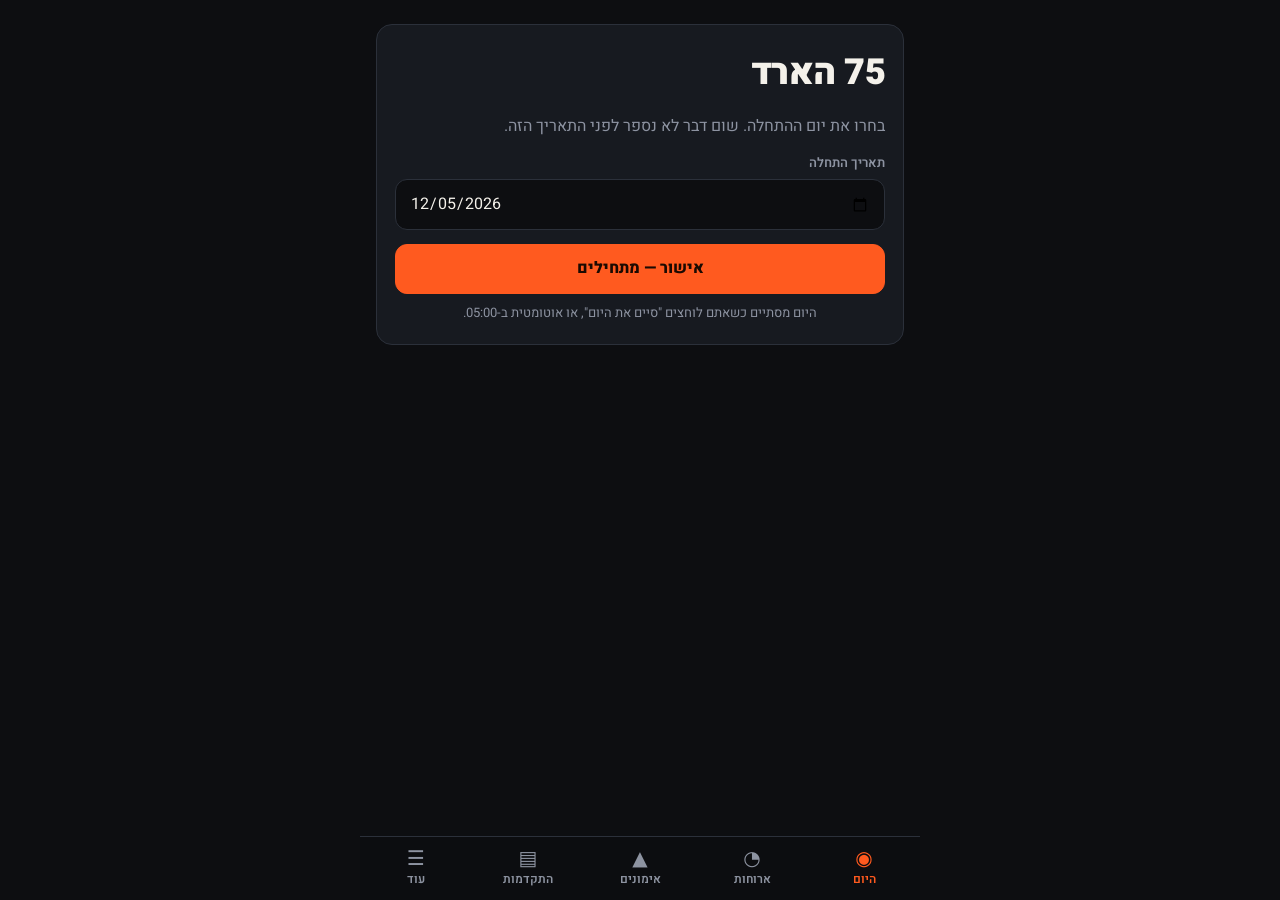
==== index.html @ 005328f0 "75 Hard: Hebrew RTL checklist + guide PWA Day lifecycle with user-chosen start, End-my-day and 05:00" ====
<!doctype html>
<html lang="he" dir="rtl">
<head>
<meta charset="utf-8">
<meta name="viewport" content="width=device-width, initial-scale=1, viewport-fit=cover">
<meta name="theme-color" content="#0d0e11">
<meta name="apple-mobile-web-app-capable" content="yes">
<meta name="mobile-web-app-capable" content="yes">
<meta name="apple-mobile-web-app-status-bar-style" content="black-translucent">
<meta name="apple-mobile-web-app-title" content="75 הארד">
<title>75 הארד</title>
<link rel="manifest" href="manifest.webmanifest">
<link rel="apple-touch-icon" href="icons/icon-180.png">
<link rel="icon" href="icons/icon-192.png">
<link rel="preconnect" href="https://fonts.googleapis.com">
<link rel="preconnect" href="https://fonts.gstatic.com" crossorigin>
<link href="https://fonts.googleapis.com/css2?family=Heebo:wght@400;600;800;900&display=swap" rel="stylesheet">
<link rel="stylesheet" href="css/app.css">
</head>
<body>
<div id="app">
  <main id="view" aria-live="polite"></main>
  <nav id="tabs" aria-label="ניווט ראשי">
    <button data-tab="today" class="tab active"><span class="ico">&#9673;</span>היום</button>
    <button data-tab="meals" class="tab"><span class="ico">&#9684;</span>ארוחות</button>
    <button data-tab="workouts" class="tab"><span class="ico">&#9650;</span>אימונים</button>
    <button data-tab="progress" class="tab"><span class="ico">&#9636;</span>התקדמות</button>
    <button data-tab="more" class="tab"><span class="ico">&#9776;</span>עוד</button>
  </nav>
</div>
<div id="modal" class="modal" hidden></div>
<div id="toast" class="toast" role="status" aria-live="polite"></div>
<script src="js/day.js"></script>
<script src="js/store.js"></script>
<script src="js/photos.js"></script>
<script src="js/reminders.js"></script>
<script src="data/schedule.he.js"></script>
<script src="data/meals.he.js"></script>
<script src="data/workouts.he.js"></script>
<script src="data/rules.he.js"></script>
<script src="js/views/today.js"></script>
<script src="js/views/meals.js"></script>
<script src="js/views/workouts.js"></script>
<script src="js/views/progress.js"></script>
<script src="js/views/settings.js"></script>
<script src="js/views/more.js"></script>
<script src="js/app.js"></script>
</body>
</html>
---- css/app.css ----
:root {
  --bg: #0d0e11;
  --surface: #171a20;
  --surface2: #20242c;
  --line: #2b303a;
  --ink: #f4f1ea;
  --muted: #8d93a1;
  --accent: #ff5a1f;      /* energy orange: CTAs, progress */
  --accent-soft: #ff5a1f22;
  --good: #3ddc84;        /* done */
  --good-soft: #3ddc8422;
  --warn: #ffc247;
  --bad: #ff4d5e;
  --tab-h: 64px;
  --safe-b: env(safe-area-inset-bottom, 0px);
  --safe-t: env(safe-area-inset-top, 0px);
}
* { box-sizing: border-box; -webkit-tap-highlight-color: transparent; }
html, body { margin: 0; background: var(--bg); color: var(--ink); }
body {
  font-family: 'Heebo', system-ui, -apple-system, 'Segoe UI', Arial, sans-serif;
  font-size: 16px; line-height: 1.45;
  min-height: 100dvh;
}
#app { max-width: 560px; margin: 0 auto; min-height: 100dvh; }
#view { padding: calc(var(--safe-t) + 16px) 16px calc(var(--tab-h) + var(--safe-b) + 24px); }

/* tab bar */
#tabs {
  position: fixed; bottom: 0; left: 50%; transform: translateX(-50%);
  width: 100%; max-width: 560px; height: calc(var(--tab-h) + var(--safe-b));
  padding-bottom: var(--safe-b);
  display: grid; grid-template-columns: repeat(5, 1fr);
  background: #0d0e11ee; backdrop-filter: blur(12px);
  border-top: 1px solid var(--line); z-index: 10;
}
.tab {
  background: none; border: 0; color: var(--muted); font: inherit; font-size: 12px; font-weight: 600;
  display: flex; flex-direction: column; align-items: center; justify-content: center; gap: 2px;
  cursor: pointer;
}
.tab .ico { font-size: 20px; line-height: 1; }
.tab.active { color: var(--accent); }
.tab:focus-visible, .btn:focus-visible, .task:focus-visible { outline: 2px solid var(--accent); outline-offset: 2px; }

/* header + ring */
.hero { display: flex; align-items: center; gap: 16px; margin-bottom: 20px; }
.ring { position: relative; width: 96px; height: 96px; flex: none; }
.ring svg { width: 100%; height: 100%; transform: rotate(-90deg); }
.ring .bg { stroke: var(--surface2); }
.ring .fg { stroke: var(--accent); transition: stroke-dashoffset .4s ease; stroke-linecap: round; }
.ring.done .fg { stroke: var(--good); }
.ring .pct { position: absolute; inset: 0; display: grid; place-items: center; font-weight: 800; font-size: 22px; }
.hero h1 { margin: 0; font-size: 34px; font-weight: 900; letter-spacing: -.5px; line-height: 1; }
.hero h1 small { font-size: 16px; color: var(--muted); font-weight: 600; }
.hero p { margin: 6px 0 0; color: var(--muted); font-size: 14px; }
.streak-bar { display: flex; gap: 8px; margin-bottom: 20px; }
.chip { flex: 1; background: var(--surface); border: 1px solid var(--line); border-radius: 12px; padding: 10px 12px; }
.chip b { display: block; font-size: 20px; font-weight: 800; }
.chip span { color: var(--muted); font-size: 12px; }

/* groups + tasks */
.group { margin-bottom: 22px; }
.group h2 { font-size: 13px; letter-spacing: .08em; color: var(--muted); font-weight: 800; margin: 0 4px 8px; text-transform: none; }
.task {
  width: 100%; display: flex; align-items: center; gap: 14px; text-align: start;
  background: var(--surface); border: 1px solid var(--line); border-radius: 14px;
  padding: 14px; margin-bottom: 8px; color: var(--ink); font: inherit; cursor: pointer; min-height: 60px;
}
.task .box {
  flex: none; width: 28px; height: 28px; border-radius: 8px; border: 2px solid var(--muted);
  display: grid; place-items: center; color: transparent; font-weight: 900; transition: all .15s;
}
.task .txt { flex: 1; min-width: 0; }
.task .txt b { display: block; font-weight: 700; }
.task .txt small { color: var(--muted); font-size: 13px; }
.task .meta { color: var(--muted); font-size: 13px; font-weight: 600; white-space: nowrap; }
.task.done { background: var(--good-soft); border-color: #3ddc8466; }
.task.done .box { background: var(--good); border-color: var(--good); color: #06210f; }
.task.done .txt b { text-decoration: line-through; text-decoration-color: #ffffff55; color: #cfe9d9; }

/* water */
.water { background: var(--surface); border: 1px solid var(--line); border-radius: 14px; padding: 14px; margin-bottom: 8px; }
.water .row { display: flex; justify-content: space-between; align-items: baseline; }
.water .row b { font-size: 22px; font-weight: 800; }
.water .row span { color: var(--muted); font-size: 13px; }
.bar { height: 10px; background: var(--surface2); border-radius: 99px; overflow: hidden; margin: 10px 0 12px; }
.bar i { display: block; height: 100%; width: 0; background: #4aa8ff; border-radius: 99px; transition: width .3s; }
.bar.full i { background: var(--good); }
.water .btns { display: flex; gap: 8px; }

.btn {
  background: var(--surface2); color: var(--ink); border: 1px solid var(--line); border-radius: 12px;
  font: inherit; font-weight: 700; padding: 12px 14px; cursor: pointer; min-height: 48px; flex: 1;
}
.btn.primary { background: var(--accent); border-color: var(--accent); color: #1a0a02; font-weight: 800; }
.btn.primary:disabled { background: var(--surface2); border-color: var(--line); color: var(--muted); }
.btn.big { width: 100%; font-size: 18px; min-height: 58px; margin-top: 6px; }

.hint { text-align: center; color: var(--muted); font-size: 13px; margin: 10px 0 0; }
.mock-banner {
  background: var(--accent-soft); border: 1px dashed var(--accent); color: #ffb08f;
  border-radius: 12px; padding: 8px 12px; font-size: 13px; margin-bottom: 16px; text-align: center;
}
.placeholder { text-align: center; color: var(--muted); padding: 80px 20px; }
.placeholder h2 { color: var(--ink); }

@media (prefers-reduced-motion: reduce) { * { transition: none !important; } }

/* ---- step 3: real Today ---- */
.vh { position: absolute; width: 1px; height: 1px; opacity: 0; overflow: hidden; }
.big-h { font-size: 36px; font-weight: 900; margin: 0 0 8px; letter-spacing: -.5px; }
.panel { background: var(--surface); border: 1px solid var(--line); border-radius: 16px; padding: 22px 18px; margin-top: 8px; }
.panel.center { text-align: center; }
.panel p { color: var(--muted); }
.field { display: block; margin: 14px 0; }
.field span { display: block; color: var(--muted); font-size: 13px; font-weight: 600; margin-bottom: 6px; }
input[type=date], input[type=number], input[type=text], textarea {
  width: 100%; background: var(--bg); color: var(--ink); border: 1px solid var(--line); border-radius: 12px;
  padding: 12px 14px; font: inherit; font-size: 16px; min-height: 48px;
}
textarea { resize: vertical; }
input:focus-visible, textarea:focus-visible { outline: 2px solid var(--accent); outline-offset: 1px; }
.check { display: flex; align-items: center; gap: 10px; margin: 12px 0; }
.check input { width: 22px; height: 22px; accent-color: var(--accent); }

.btns { display: flex; gap: 8px; margin-top: 12px; }
.btns.col { flex-direction: column; }
.btn.mini { flex: none; min-height: 40px; padding: 8px 12px; font-size: 14px; }
.btn.danger { background: transparent; border-color: var(--bad); color: var(--bad); }
.btn:disabled, .btn.disabled { opacity: .45; pointer-events: none; }
label.btn { display: inline-flex; align-items: center; justify-content: center; position: relative; }

.task:disabled { opacity: .7; cursor: default; }
.task.wk, .task.r3, .task.photo-card { cursor: default; align-items: flex-start; }
.task.wk .box, .task.photo-card .box { margin-top: 2px; }
.task.wk .txt > small { display: block; }
.task .note { color: var(--warn); }
.wkbtns { display: flex; flex-wrap: wrap; gap: 8px; margin-top: 10px; }
.task.running { border-color: var(--accent); background: var(--accent-soft); align-items: center; }
.task .clock { display: block; font-size: 34px; font-weight: 900; font-variant-numeric: tabular-nums; margin: 6px 0 2px; }
.task .bar { display: block; height: 8px; margin: 6px 0 0; }
.task .bar i { background: var(--accent); }
.task.bad, .chip.bad { border-color: var(--bad); background: #ff4d5e1c; }
.thumb { width: 52px; height: 52px; object-fit: cover; border-radius: 10px; border: 1px solid var(--line); }

.banner { border-radius: 14px; padding: 12px 14px; margin-bottom: 18px; display: flex; flex-direction: column; gap: 4px; }
.banner.ok { background: var(--good-soft); border: 1px solid #3ddc8466; }
.banner.warn { background: #ffc24722; border: 1px solid var(--warn); }
.banner span { color: var(--muted); font-size: 14px; }

.modal { position: fixed; inset: 0; background: #000a; z-index: 50; display: flex; align-items: flex-end; justify-content: center; }
.modal[hidden] { display: none; }
.sheet {
  width: 100%; max-width: 560px; max-height: 88dvh; overflow: auto; background: var(--surface);
  border: 1px solid var(--line); border-radius: 20px 20px 0 0; padding: 20px 18px calc(18px + var(--safe-b));
}
.sheet h2 { margin: 0 0 8px; font-size: 22px; font-weight: 800; }
.sheet p { color: var(--muted); margin: 8px 0; }
.sheet .miss { margin: 8px 0; padding: 0 20px 0 0; color: var(--ink); }
.sheet .miss li { margin: 2px 0; }
.hint-l { font-size: 13px; }
body.modal-open { overflow: hidden; }

.toast {
  position: fixed; left: 50%; bottom: calc(var(--tab-h) + var(--safe-b) + 16px); transform: translate(-50%, 20px);
  background: var(--ink); color: var(--bg); padding: 12px 16px; border-radius: 12px; font-weight: 700;
  max-width: calc(100% - 32px); opacity: 0; pointer-events: none; transition: all .2s; z-index: 60; text-align: center;
}
.toast.show { opacity: 1; transform: translate(-50%, 0); }

/* ---- step 4: guides ---- */
.page-h { font-size: 30px; font-weight: 900; margin: 4px 0 14px; letter-spacing: -.3px; }
.sub-h { font-size: 15px; font-weight: 800; color: var(--muted); margin: 18px 4px 8px; }
.card { background: var(--surface); border: 1px solid var(--line); border-radius: 14px; padding: 12px 14px; margin-bottom: 10px; }
.card > summary { cursor: pointer; font-weight: 800; font-size: 16px; min-height: 28px; list-style-position: inside; }
.card > summary small { color: var(--muted); font-weight: 600; margin-inline-start: 6px; }
.card[open] > summary { margin-bottom: 8px; }
.card .sub-h { margin: 0 0 8px; }
.card p { margin: 6px 0; }
.card.plan { border-color: var(--accent); background: var(--accent-soft); }
.card.reset { border-color: var(--bad); background: #ff4d5e12; }
.formula { font-weight: 800; color: var(--accent); }
ul.plain, ol.plain { margin: 6px 0; padding: 0 20px 0 0; }
ul.plain li, ol.plain li { margin: 5px 0; }
ul.ban li::marker { color: var(--bad); }
.note-l { color: var(--muted); font-size: 14px; }
.pills { display: flex; gap: 8px; flex-wrap: wrap; margin: 0 0 10px; }
.pill { background: var(--surface); color: var(--ink); border: 1px solid var(--line); border-radius: 99px; padding: 8px 14px; font: inherit; font-weight: 700; font-size: 14px; cursor: pointer; min-height: 40px; }
.pill.on { background: var(--ink); color: var(--bg); border-color: var(--ink); }
.opts { margin: 4px 0 12px; }
.opt { background: var(--surface); border: 1px solid var(--line); border-radius: 14px; padding: 12px 14px; margin-bottom: 8px; display: flex; flex-direction: column; gap: 10px; align-items: flex-start; }
.opt p { margin: 0; }
.opt.picked { background: var(--good-soft); border-color: #3ddc8466; }
.logged { color: var(--good); font-weight: 700; margin: 0 4px 10px; }
.wkrow { padding: 8px 0; border-bottom: 1px solid var(--line); display: flex; flex-direction: column; gap: 2px; font-size: 14px; }
.wkrow:last-child { border-bottom: 0; }
.wkrow span { color: var(--muted); }
.wkrow.today { color: var(--accent); }
.wkrow.today span { color: var(--ink); }

/* ---- step 5: progress, settings, backup ---- */
.two { display: grid; grid-template-columns: 1fr 1fr; gap: 10px; }
.rmgrid { display: grid; grid-template-columns: 1fr 1fr; gap: 0 10px; }
.field.rm span { font-size: 12px; }
select, input[type=time] { width: 100%; background: var(--bg); color: var(--ink); border: 1px solid var(--line); border-radius: 12px; padding: 10px 12px; font: inherit; font-size: 16px; min-height: 48px; }
.chip.earned { border-color: var(--good); background: var(--good-soft); }
.chip.earned b { color: var(--good); }
.chart { width: 100%; height: auto; display: block; margin-top: 8px; }
.chart .ct { fill: var(--muted); font-size: 9px; font-family: inherit; }
.tbl { width: 100%; border-collapse: collapse; font-size: 14px; }
.tbl th { color: var(--muted); font-weight: 600; text-align: start; padding: 4px 6px; }
.tbl td { padding: 6px; border-top: 1px solid var(--line); }
.card.rd span { display: block; color: var(--muted); font-size: 14px; }
.card.rd p { margin: 6px 0 0; }
.grid { display: grid; grid-template-columns: repeat(3, 1fr); gap: 8px; margin: 10px 0; }
.gph { background: var(--surface); border: 1px solid var(--line); border-radius: 12px; padding: 0; overflow: hidden; color: var(--ink); font: inherit; cursor: pointer; display: flex; flex-direction: column; }
.gph img { width: 100%; aspect-ratio: 3 / 4; object-fit: cover; background: var(--surface2); display: block; }
.gph span { font-size: 11px; padding: 4px 2px; color: var(--muted); text-align: center; }
.cmp { display: grid; grid-template-columns: 1fr 1fr; gap: 8px; margin: 10px 0; }
.cmp select { min-height: 40px; font-size: 14px; padding: 6px 8px; margin-bottom: 6px; }
.cmpimg { width: 100%; aspect-ratio: 3 / 4; object-fit: cover; border-radius: 10px; background: var(--surface2); display: block; }
.full { width: 100%; max-height: 62dvh; object-fit: contain; border-radius: 12px; background: #000; display: block; }
.remlist { white-space: pre-wrap; direction: rtl; font: inherit; background: var(--bg); border: 1px solid var(--line); border-radius: 12px; padding: 12px; margin: 6px 0 12px; line-height: 1.8; }
.sheet .center { text-align: center; }
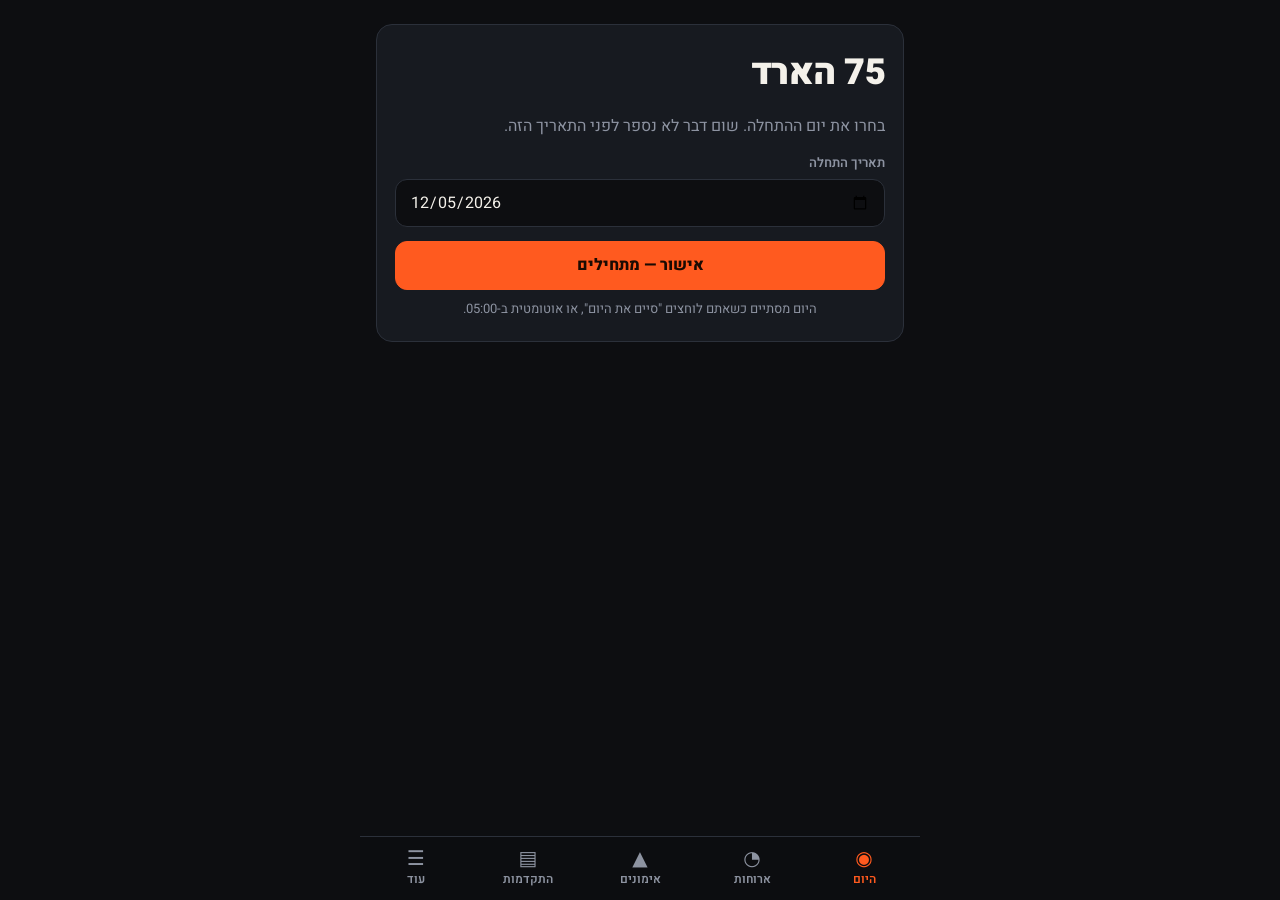
==== commit 6f53c061: "Custom water amount + sticky-note graphic for each finished day - Water: free whole-ml input (1-5000" ====
--- a/index.html
+++ b/index.html
@@ -14,7 +14,7 @@
 <link rel="icon" href="icons/icon-192.png">
 <link rel="preconnect" href="https://fonts.googleapis.com">
 <link rel="preconnect" href="https://fonts.gstatic.com" crossorigin>
-<link href="https://fonts.googleapis.com/css2?family=Heebo:wght@400;600;800;900&display=swap" rel="stylesheet">
+<link href="https://fonts.googleapis.com/css2?family=Heebo:wght@400;600;800;900&family=Permanent+Marker&display=swap" rel="stylesheet">
 <link rel="stylesheet" href="css/app.css">
 </head>
 <body>
@@ -34,6 +34,7 @@
 <script src="js/store.js"></script>
 <script src="js/photos.js"></script>
 <script src="js/reminders.js"></script>
+<script src="js/note.js"></script>
 <script src="data/schedule.he.js"></script>
 <script src="data/meals.he.js"></script>
 <script src="data/workouts.he.js"></script>
--- a/css/app.css
+++ b/css/app.css
@@ -223,3 +223,69 @@
 .full { width: 100%; max-height: 62dvh; object-fit: contain; border-radius: 12px; background: #000; display: block; }
 .remlist { white-space: pre-wrap; direction: rtl; font: inherit; background: var(--bg); border: 1px solid var(--line); border-radius: 12px; padding: 12px; margin: 6px 0 12px; line-height: 1.8; }
 .sheet .center { text-align: center; }
+
+/* ---- round 2: iOS date/time inputs overflowed their box; swap dialog; rules card ---- */
+.field, .two > *, .rmgrid > * { min-width: 0; }
+input[type=date], input[type=time] {
+  -webkit-appearance: none; appearance: none;
+  display: block; width: 100%; max-width: 100%; min-width: 0; box-sizing: border-box;
+  text-align: start; line-height: 1.2;
+}
+input[type=date]::-webkit-date-and-time-value, input[type=time]::-webkit-date-and-time-value { text-align: start; min-height: 1.2em; margin: 0; }
+input[type=date]::-webkit-datetime-edit, input[type=time]::-webkit-datetime-edit { padding: 0; }
+.panel, .card { min-width: 0; }
+.opt-btn { display: block; width: 100%; text-align: start; background: var(--bg); color: var(--ink); border: 1px solid var(--line); border-radius: 12px; padding: 12px 14px; margin-bottom: 8px; font: inherit; cursor: pointer; min-height: 48px; }
+.opt-btn.on { border-color: var(--accent); background: var(--accent-soft); font-weight: 700; }
+.rules-card b { display: block; margin: 10px 0 2px; }
+.wprow { border-top: 1px solid var(--line); padding: 10px 0; }
+.wprow:first-of-type { border-top: 0; }
+.wprow > b { display: block; margin-bottom: 4px; }
+.wprow select { font-size: 14px; min-height: 44px; }
+
+/* ---- round 3: custom water amount + sticky notes ---- */
+.water-custom { display: flex; gap: 8px; margin-top: 10px; align-items: stretch; }
+.water-custom input { flex: 1; min-width: 0; }
+.water-custom .btn { flex: none; }
+
+.modal.note-bg {
+  align-items: center; justify-content: center; z-index: 55;
+  background:
+    radial-gradient(120% 90% at 30% 15%, #ded7c8 0%, #c4bba8 60%, #b0a692 100%),
+    #c4bba8;
+}
+.modal.note-bg::after {            /* faint plaster grain */
+  content: ''; position: absolute; inset: 0; pointer-events: none; opacity: .5;
+  background-image: repeating-linear-gradient(0deg, #0000 0 3px, #00000009 3px 4px), repeating-linear-gradient(90deg, #0000 0 5px, #ffffff0d 5px 6px);
+}
+.note-bg .sheet { background: transparent; border: 0; border-radius: 0; max-width: 420px; max-height: 100dvh; padding: 24px 20px; position: relative; z-index: 1; overflow: visible; }
+.note-stage { text-align: center; }
+.note-bg .note-msg { color: #3b352a; font-size: 20px; font-weight: 800; margin: 6px 0 18px; }   /* beats .sheet p */
+.note-bg .btn { background: #fffdf5; color: #1a160c; border-color: #3b352a; }
+.note-bg .btn.primary { background: #2a2823; color: #fff3b0; border-color: #2a2823; }
+
+.note-svg { display: block; width: 100%; max-width: 350px; height: auto; margin: 0 auto; overflow: visible; }
+.note-svg .nnum { font-family: 'Permanent Marker', 'Marker Felt', 'Comic Sans MS', cursive; }
+.note-svg .ncap { font-family: 'Heebo', system-ui, sans-serif; font-weight: 800; }
+.note-svg .nbody { transform-box: fill-box; transform-origin: 50% 0%; transform: rotate(var(--r, -3deg)); }
+.note-anim .nbody { animation: notePull 1.2s cubic-bezier(.2, .8, .2, 1) both, noteSway 3.4s ease-in-out 1.2s infinite alternate; }
+.note-anim .nflap { transform-box: fill-box; transform-origin: 50% 50%; animation: flapFlutter 2.2s ease-in-out 1.2s infinite alternate; }
+@keyframes notePull {
+  0%   { transform: translateY(14px) scale(.94) rotate(0deg); }
+  40%  { transform: translateY(14px) scale(.94) rotate(0deg); }
+  100% { transform: translateY(0) scale(1) rotate(-4deg); }
+}
+@keyframes noteSway { from { transform: rotate(-4deg); } to { transform: rotate(-2deg) translateY(-3px); } }
+@keyframes flapFlutter { from { transform: rotate(0deg); } to { transform: rotate(4deg); } }
+@media (prefers-reduced-motion: reduce) {
+  .note-anim .nbody, .note-anim .nflap { animation: none; }
+  .note-anim .nbody { transform: rotate(-3deg); }
+}
+
+.wall {
+  display: grid; grid-template-columns: repeat(3, 1fr); gap: 6px 4px; padding: 14px 8px;
+  border-radius: 14px; border: 1px solid var(--line);
+  background: radial-gradient(120% 90% at 30% 10%, #d8d0c0, #bdb39f);
+}
+.mini-note { background: none; border: 0; padding: 0; cursor: pointer; display: block; }
+.mini-note .note-svg { max-width: 100%; }
+.mini-note:focus-visible { outline: 2px solid #2a2823; outline-offset: 2px; border-radius: 8px; }
